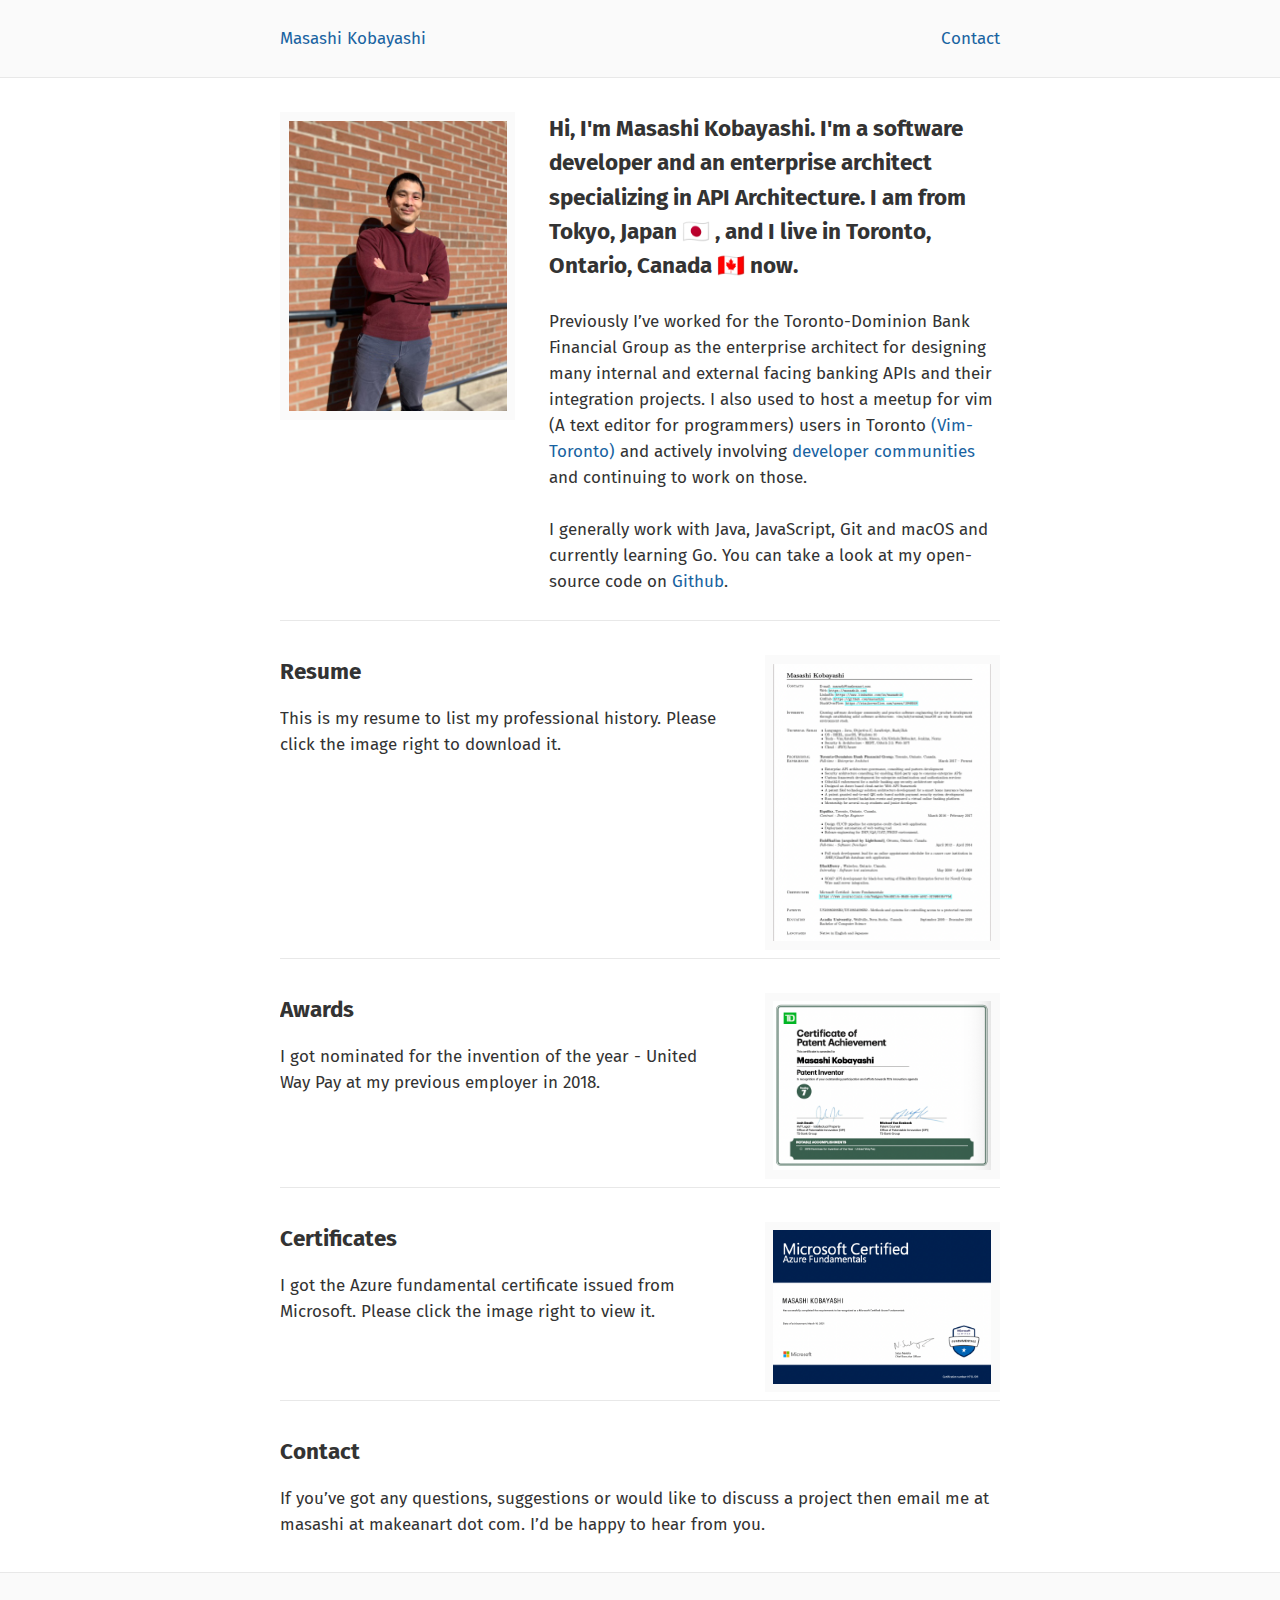
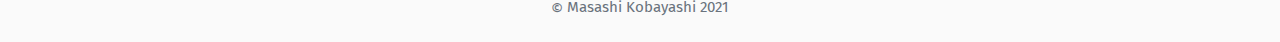
==== index.html @ e0c9e35f "correct resource path to new resume." ====
<!doctype html>
<html lang="en">

<head>
	<meta charset="utf-8">
	<meta http-equiv="X-UA-Compatible" content="IE=edge">
	<meta name="viewport" content="width=device-width, initial-scale=1">
	<meta name="author" content="Masashi Kobayashi">
	<meta name="copyright" content="Copyright Masashi Kobayashi 2021">
	<meta name="google-site-verification" content="cQSliJDuQ3qRlZyVLmjurqMe4x-Q_SxyvXtpQbWRbeY">
	<title>Home - Masashi Kobayashi</title>
	<link href="https://fonts.googleapis.com/css?family=Fira+Mono:400,500,700|Fira+Sans:400,400i,700,700i,800"
		rel="stylesheet">
	<link rel="stylesheet" href="/static/stylesheets/main.css">
	<link rel="canonical" href="https://masashik.com" />

</head>

<body>
	<header>
		<nav class="wrapper clearfix">
			<div class="breadcrumbs">
				<a href="/">Masashi Kobayashi</a>
			</div>
			<div class="pages">
				<a href="/#contact">Contact</a>
			</div>
		</nav>
	</header>
	<main class="wrapper clearfix">
		<div class="primary">
			<section class="splash clearfix">
				<img src="/static/images/masashi.jpeg" alt="Masashi Kobayashi">
				<article>
					<p><strong>Hi, I'm Masashi Kobayashi. I'm a software developer and an enterprise architect specializing in API
							Architecture. I am from Tokyo, Japan &#127471;&#127477; , and I live in Toronto, Ontario, Canada
							&#127464;&#127462; now.
						</strong></p>
					<p>Previously I’ve worked for the Toronto-Dominion Bank Financial Group as the enterprise architect for
						designing many internal and external facing banking APIs and their integration projects. I also used to host
						a meetup for vim (A
						text editor for programmers) users in Toronto
						<a href="https://github.com/masashik/vim-toronto">(Vim-Toronto)</a> and actively
						involving
						<a href='#standalone-sites' class='expandable'>developer communities</a> and continuing to work on those.
					</p>
					<div class='expandable' id='standalone-sites'>
						<ul>
							<li><a href="https://stackoverflow.com/users/1848559">StackOverFlow</a></li>
							<li><a href="https://www.linkedin.com/in/masashik">LinkedIn</a></li>
						</ul>
					</div>
					<p>I generally work with Java, JavaScript, Git and macOS and currently learning Go. You can take a look at my open-source code on <a href="https://github.com/masashik">Github</a>.
					</p>
				</article>
			</section>
			<section id="book" class="clearfix">
				<article>
					<h3>Resume</h3>
					<p>This is my resume to list my professional history. Please click the image right to download it.</p>
				</article>
				<a href="/static/resume/masashi_kobayashi.pdf"><img src="/static/images/resume.png" alt=""></a>
			</section>
			<section id="book" class="clearfix">
				<article>
					<h3>Awards</h3>
					<p>I got nominated for the invention of the year - United Way Pay at my previous employer in 2018. </p>
				</article>
				<img src="/static/images/2020-Patent-Achievement-Masashi.png" alt="">
			</section>
			<section id="book" class="clearfix">
				<article>
					<h3>Certificates</h3>
					<p>I got the Azure fundamental certificate issued from Microsoft. Please click the image right to view it.</p>
				</article>

				<a href="https://www.youracclaim.com/badges/bbcd8fc4-85d8-4e99-a00f-3f09803b77bd"><img
						src="/static/images/az-900-cert.png" alt=""></a>
			</section>
			<section id="contact">
				<article>
					<h3>Contact</h3>
					<p>If you’ve got any questions, suggestions or would like to discuss a project then email me at masashi at
						makeanart dot com. I’d be happy to hear from you.</p>
				</article>
			</section>
		</div>
		<script src="//ajax.googleapis.com/ajax/libs/jquery/1.8.3/jquery.min.js"></script>
		<script type="text/javascript">
			$(document).ready(function () {
				$('a.expandable').click(function (e) {
					e.preventDefault();
					source = $(this);
					target = $(this).attr('href');
					$(target).slideToggle('slow', function () {
						source.blur();
					});
				});
			});
		</script>

	</main>
	<footer>
		<div class="wrapper">
			<div><span class="copyright">&copy;</span> Masashi Kobayashi 2021</div>
		</div>
	</footer>
	<script type="text/javascript">
		var _gaq = _gaq || [];
		_gaq.push(['_setAccount', 'UA-23830196-1']);
		_gaq.push(['_trackPageview']);
		(function () {
			var ga = document.createElement('script'); ga.type = 'text/javascript'; ga.async = true;
			ga.src = ('https:' == document.location.protocol ? 'https://ssl' : 'http://www') + '.google-analytics.com/ga.js';
			var s = document.getElementsByTagName('script')[0]; s.parentNode.insertBefore(ga, s);
		})();
	</script>
</body>

</html>
---- static/stylesheets/main.css ----
* {
    margin: 0;
    padding: 0;
    box-sizing: border-box;
    -moz-box-sizing: border-box;
    -webkit-box-sizing: border-box;
}

html {
    height: 100%;
    overflow-y: scroll;
    font-family: "Fira Sans", sans-serif;
    font-size: 17px;
    color: #333333;
    line-height: 1.53;
}

a {
    color: #1863A1;
    text-decoration: none;
}

a:hover {
    text-decoration: underline;
}

/* ===================================================== */

.wrapper {
    margin: 0 auto;
    max-width: 720px;
}

.clearfix:after {
    content: "";
    display: table;
    clear: both;
}

main {
    padding: 2em 0;
    min-height: calc(100vh - 77px - 77px); /*Sticky footer*/
    overflow-x: hidden;
}

/*.primary {
  width: 100%;
  max-width: 720px;
  display: inline-block;
  float: left;
}

.sidebar {
  display: inline-block;
  float: left;
  width: 320px;
  margin-left: 90px;
}*/

.half {
    display: inline-block;
    float: left;
    width: 50%;
}

/* ===================================================== */

header {
    padding: 1.5em 0;
    border-bottom: solid 1px #E8E8E8;
    background: #FAFAFA;

    /*font-size: 0.889em;*/
}

.breadcrumbs {
    color: #6A737D;
}

.breadcrumbs .separator {
    display: inline-block;
    margin: 0 0.125em;
}

.breadcrumbs, .pages {
    display: inline-block;
    float: left;
}

.breadcrumbs {
    width: 30%;
}

.pages {
    width: 70%;
    text-align: right;
}

.pages a {
    margin-left: 1.5em;
}

/* ===================================================== */

footer {
    padding: 1.5em 0;
    border-top: solid 1px #E8E8E8;
    background: #FAFAFA;
    font-size: 0.889em;
    color: #6A737D;
    text-align: center;
}

footer span.copyright {
    display: inline-block;
    position: relative;
    top: 0.1em;
}

/* ===================================================== */

article > img, article a img {
    max-width: 100%;
    border: solid 1px #E8E8E8;
}

article > p > img {
    max-width: 100%;
    border: solid 1px #E8E8E8;
}

article p, article ul, article ol, article figure, article table {
    margin-bottom: 1.5em;
}

article h1 {
    font-size: 2.7em;
    font-weight: 800;
    padding: 0 0 calc(1em / 2.5) 0;
}

article h2 {
    font-size: 1.5em;
    margin-top: calc(1em / 1.5 * 2);
    margin-bottom: calc(1em / 1.5);
}

article h3 {
    font-size: 1.32em;
    margin-top: calc(1em / 1.32 * 2);
    margin-bottom: calc(1em / 1.32);

    /*color: #6A737D;*/
}

article .metadata {
    border-top: solid 1px #E8E8E8;
    border-bottom: solid 1px #E8E8E8;

    /*font-size: 0.889em;*/
    color: #6A737D;
    margin-bottom: calc(1.5em / 0.889);
    padding: 0.75em 0;
}

article .label {
    display: inline-block;
    width: 120px;
}

article .dates {
    display: block;
}

article .tags {
    margin-top: 0.5em;
    display: block;
}

article .tags a {
    background: #F8F8F8;

    /*color: #D88200;*/
    border-radius: 2px;
    padding: 2px 7px;
    margin-left: 7px;
    margin-right: 7px;
}

article .share {
    margin-top: 0.5em;
    display: block;
}

article .share-button {
    display: inline-block;
    background-color: blue;
    font-size: 15px;
    padding: 5px 8px;
    color: white !important;
    border-radius: 3px;
    margin-right: 5px;
}

article .share-button:first-child {
    margin-left: 28px;
}

article .share-button-facebook {
    background-color: #3b5998;
}

article .share-button-twitter {
    background-color: #00aced;
}

article .share-button-googleplus {
    background-color: #dd4b39;
}

article .share-button-linkedin {
    background-color: #007bb6;
}

article dfn {
    font-weight: bold;
    font-style: normal;
}

article ol, article ul {
    padding-left: 1em;
}

article ol li, article ul li {
    padding-left: 0.5em;
}

article li + li {
    margin-top: 0.25em;
}

article ul ul {
    margin-top: 0.5em;
}

article ol.toc {
    padding-left: 0;
    list-style-position: inside;
}

ol.toc li {
    position: relative;
    padding-left: 0;
}

ol.toc > li a {
    position: absolute;
    left: 30px;
}

article ol.toc ul {
    margin-bottom: 0.25em;
}

article ol.toc ul li {
    margin-left: 0.75em;
    margin-top: 0.25em;
}

article blockquote {
    font-style: italic;
    border-left: solid 9px #E8E8E8;
    padding-left: 1em;
    color: #6A737D;
    margin-bottom: 1.5em;
    margin-top: 1.5em;
}

article small {
    font-size: 0.889em;
    color: #6A737D;
}

article .footer {
    /*  color: #6A737D;
      font-size: 0.889em;*/
    padding: 1.5em 0 0;
    border-top: solid 1px #E8E8E8;
    margin-top: 1.5em;
}

article .footer p:last-child {
    margin-bottom: 0;
}

article .footer .mit {
    border-bottom: solid 1px #E8E8E8;
}

article .footer .mit img {
    vertical-align: middle;
    position: relative;
    top: -1px;
    margin-right: 0.8em;
}

article .chart {
    background: #555;
    text-align: center;
    padding: 24px;
}

article aside.note {
    background-color: #f2f8fb;
    border-color:    #007BB6;
}
article aside {
    border-left-style: solid;
    border-left-width: 6px;
}
article aside {
    padding: 1em;
    border-left-style: solid;
    border-left-width: 6px;
}
article aside {
    margin: 20px 0;
}

/* ===================================================== */

.lets-go {
    background: #FAFAFA;
    border: solid 1px #E8E8E8;
    border-radius: 2px;
    padding: 1em;
    color: #6A737D;

    /*margin-top: -2em;*/
    margin-bottom: 2em;
}

.lets-go h3 {
    color: #333333;
}

.lets-go div {
    width: calc(100% - 160px - 2em);
    float: left;
}

.lets-go img {
    width: 160px;
    float: right;
    margin-left: 2em;
}

.lets-go p {
    margin-top: 1em;
}

/*.lets-go .button {
    display: block;
    padding: 13.5px 36px;
    border-radius: 3px;
    font-weight: 600;
    background-color: #2ECC71;
    color: #fff;
    text-shadow: 0px -1px #25a25a;
    border-bottom: 3px solid #25a25a;
    margin-top: 0.5em;
    text-align: center;
    font-size: 1.075em;
}

.lets-go .button:hover, .lets-go .button:focus {
    cursor: pointer;
    background-color: #25a25a;
    border-bottom: 3px solid #1b7943;
    text-shadow: 0px -1px #1b7943;
    text-decoration: none;
}*/

/* ===================================================== */

code, figcaption, pre, samp, var, td, th, .tags a {
    font-family: "Fira Mono", monospace;
    font-size: 15px;
    overflow-y: auto;
}

a code {
    color: #1863A1 !important;
}

p code, li code, aside code {
    color: rgb(216, 130, 0);
    padding: 0.1em;
    white-space: nowrap;
    font-weight: 500;
}

article figure code {
    background-color: #FAFAFA;
    border: solid 1px #E8E8E8;
    display: block;
    border-radius: 2px;
}

article figure.shell code {
    background-color: #300A24;
    display: block;
    border-radius: 2px;
}

article figure.shell code pre {
    color: #FFFFFF;
}

code pre {
    padding: 1em;
    color: #333333;
    -moz-tab-size: 4;
    tab-size: 4;
}

article figcaption {
    background-color: #FAFAFA;
    border: solid 1px #E8E8E8;
    display: block;
    padding: 1em;
    border-bottom: none;
    border-top-left-radius: 2px;
    border-top-right-radius: 2px;
}

/* ===================================================== */

article table {
    width: 100%;
    background-color: #FAFAFA;
    border: solid 1px #E8E8E8;
    border-collapse: collapse;
}

td, th {
    padding: 7px 12px;
    border: solid 1px #E8E8E8;
    text-align: left;
}

td code {
    white-space: nowrap;
}

/* ===================================================== */

.listing {
    width: 100%;
    max-width: 720px;
}

.listing h1 {
    font-size: 2.7em;
    margin-bottom: calc(1em / 1.5);
}

.listing h1 span {
    color: #6A737D;
}

.listing ol {
    list-style-type: none;
}

.listing li {
    display: block;
    width: 100%;
    margin-bottom: 0.5em;
}

.listing time {
    float: right;
    color: #6A737D;
}

/* ===================================================== */

.splash img {
    /*border-radius: 50%;*/
    float: left;
    margin-right: 2em;
    background-color: #fafafa;
    padding: 0.5em;
    width: calc((35%) - 1em);
}

.splash strong {
    font-size: 1.5em;
    font-size: 1.32em;

    /*font-size: 24px;*/
    /*padding-left: calc(120px + 1.5em);*/
    /*padding-top: 6px;*/
    /*padding-bottom: 6px;*/
}

.splash article {
    float: right;
    width: calc(65% - 1em);
}

section {
    /*background: red;*/
    border-bottom: solid 1px #E8E8E8;
}

/* ===================================================== */

section#book article {
    float: left;
    width: calc(65% - 1em);
}

section#book img {
    margin-left: 2em;
    background-color: #fafafa;
    padding: 0.5em;
    width: calc((35%) - 1em);
    width: calc(35% - 1em);
    margin-top: 34px;
}

section#contact {
    border-bottom: 0;
}

section#contact p:last-child {
    margin-bottom: 0;
}

/* ===================================================== */

.contact {
    text-align: center;
    padding-top: 1.5em;
}

.contact img {
    margin-right: 1em;
    margin-bottom: 1em;
}

.recent {
    border-top: solid 1px #E8E8E8;
}

.recent ol {
    list-style-type: none;
    margin-left: -1em;
}

.recent li {
    margin-bottom: 0.5em;
}

.recent li:before {
    content: "\203A";
    margin: 0 8px 0 -10px;
}

.recent h3 {
    font-size: 1em;
}

/* ===================================================== */

.hljs {
    display: block;
    overflow-x: auto;
}

.hljs-comment {
    color: #969896;
}

.hljs-string,
.hljs-variable,
.hljs-template-variable,
.hljs-strong,
.hljs-emphasis,
.hljs-quote {
    color: #D88200;
}

samp .hljs-variable {
    color: #969896;
}

.hljs-keyword,
.hljs-selector-tag,
.hljs-type {
    color: #A71D5D;
}

.hljs-literal,
.hljs-symbol,
.hljs-bullet,
.hljs-attribute {
    color: #0086B3;
}

.hljs-section,
.hljs-name {
    color: #63A35C;
}

.hljs-tag {
    color: #333333;
}

.hljs-title,
.hljs-attr,
.hljs-selector-id,
.hljs-selector-class,
.hljs-selector-attr,
.hljs-selector-pseudo {
    color: #795DA3;
}

.hljs-addition {
    color: #55A532;
    background-color: #EAFFEA;
}

.hljs-deletion {
    color: #BD2C00;
    background-color: #FFECEC;
}

.hljs-link {
    text-decoration: underline;
}

.shell samp {
    color: #969896;
}

.shell .hljs-keyword {
    color: #fff;
}

#standalone-sites {
    display: none;
}

var {
    color: red;
    font-style: italic;
}

/* ===================================================== */

@media only screen and (max-width: 1180px) {
    .primary, .sidebar {
        display: block;
        float: none;
    }

    .sidebar {
        width: 100%;
        margin-left: 0;
    }

    .breadcrumbs {
        width: 40%;
    }

    .pages {
        width: 60%;
    }

    .crumbs {
        display: none;
    }
}

@media only screen and (max-width: 790px) {
    body {
        font-size: 16px;
    }

    .primary, .sidebar {
        width: 100%;
    }

    .wrapper {
        padding-left: 2em;
        padding-right: 2em;
    }

    .listing time {
        display: block;
        float: none;
        margin-bottom: 1em;
    }

    main {
        min-height: calc(100vh - 65px - 65px); /*Sticky footer*/
    }

    p code, li code {
        white-space: normal;
    }

    article ol li {
        margin-bottom: 8px;
    }
}

/*@media only screen and (max-width: 730px) {
    .splash {
      height: auto;
      text-align: center;
    }
    .splash img {
      display: block;
      float: none;
      margin-left: auto;
      margin-right: auto;
      margin-bottom: 27px;
    }
    .splash p {
      padding: 0;
    }
}*/

@media only screen and (max-width: 540px) {
    article h1, .listing h1 {
        font-size: 2em;
    }

    main {
        padding: 2em 0;
    }

    .wrapper {
        padding-left: 1.5em;
        padding-right: 1.5em;
    }

    .no-mobile {
        display: none;
    }

    .lets-go div {
        width: 100%;
        text-align: center;
    }

    .breadcrumbs {
        width: 100%;
        text-align: center;
        margin-bottom: 1em;
    }

    .pages {
        text-align: center;
        width: 100%;
    }

    .pages a {
        margin-left: 0.75em;
        margin-right: 0.75em;
    }

    .splash img {
        display: block;
        float: none;
        margin-right: 0;
        background-color: #fafafa;
        padding: 2em;
        width: 100%;
        max-width: 300px;
        margin-left: auto;
        margin-right: auto;
        margin-bottom: 1.5em;
    }

    .splash article, section#book article {
        float: none;
        width: 100%;
    }

    section#book img {
        float: none;
        margin-left: 0;
        background-color: #fafafa;
        padding: 2em;
        width: 100%;
        margin-top: 0;
        margin-bottom: 1.5em;
        max-width: 300px;
        display: block;
        margin-left: auto;
        margin-right: auto;
    }

    section#book embed {
        float: none;
        margin-left: 0;
        background-color: #fafafa;
        padding: 2em;
        width: 100%;
        margin-top: 0;
        margin-bottom: 1.5em;
        max-width: 300px;
        display: block;
        margin-left: auto;
        margin-right: auto;
    }

    ol.toc > li a {
        position: static;
    }
}

.bash .hljs-string, .bash .hljs-literal {
    color: #fff;
}
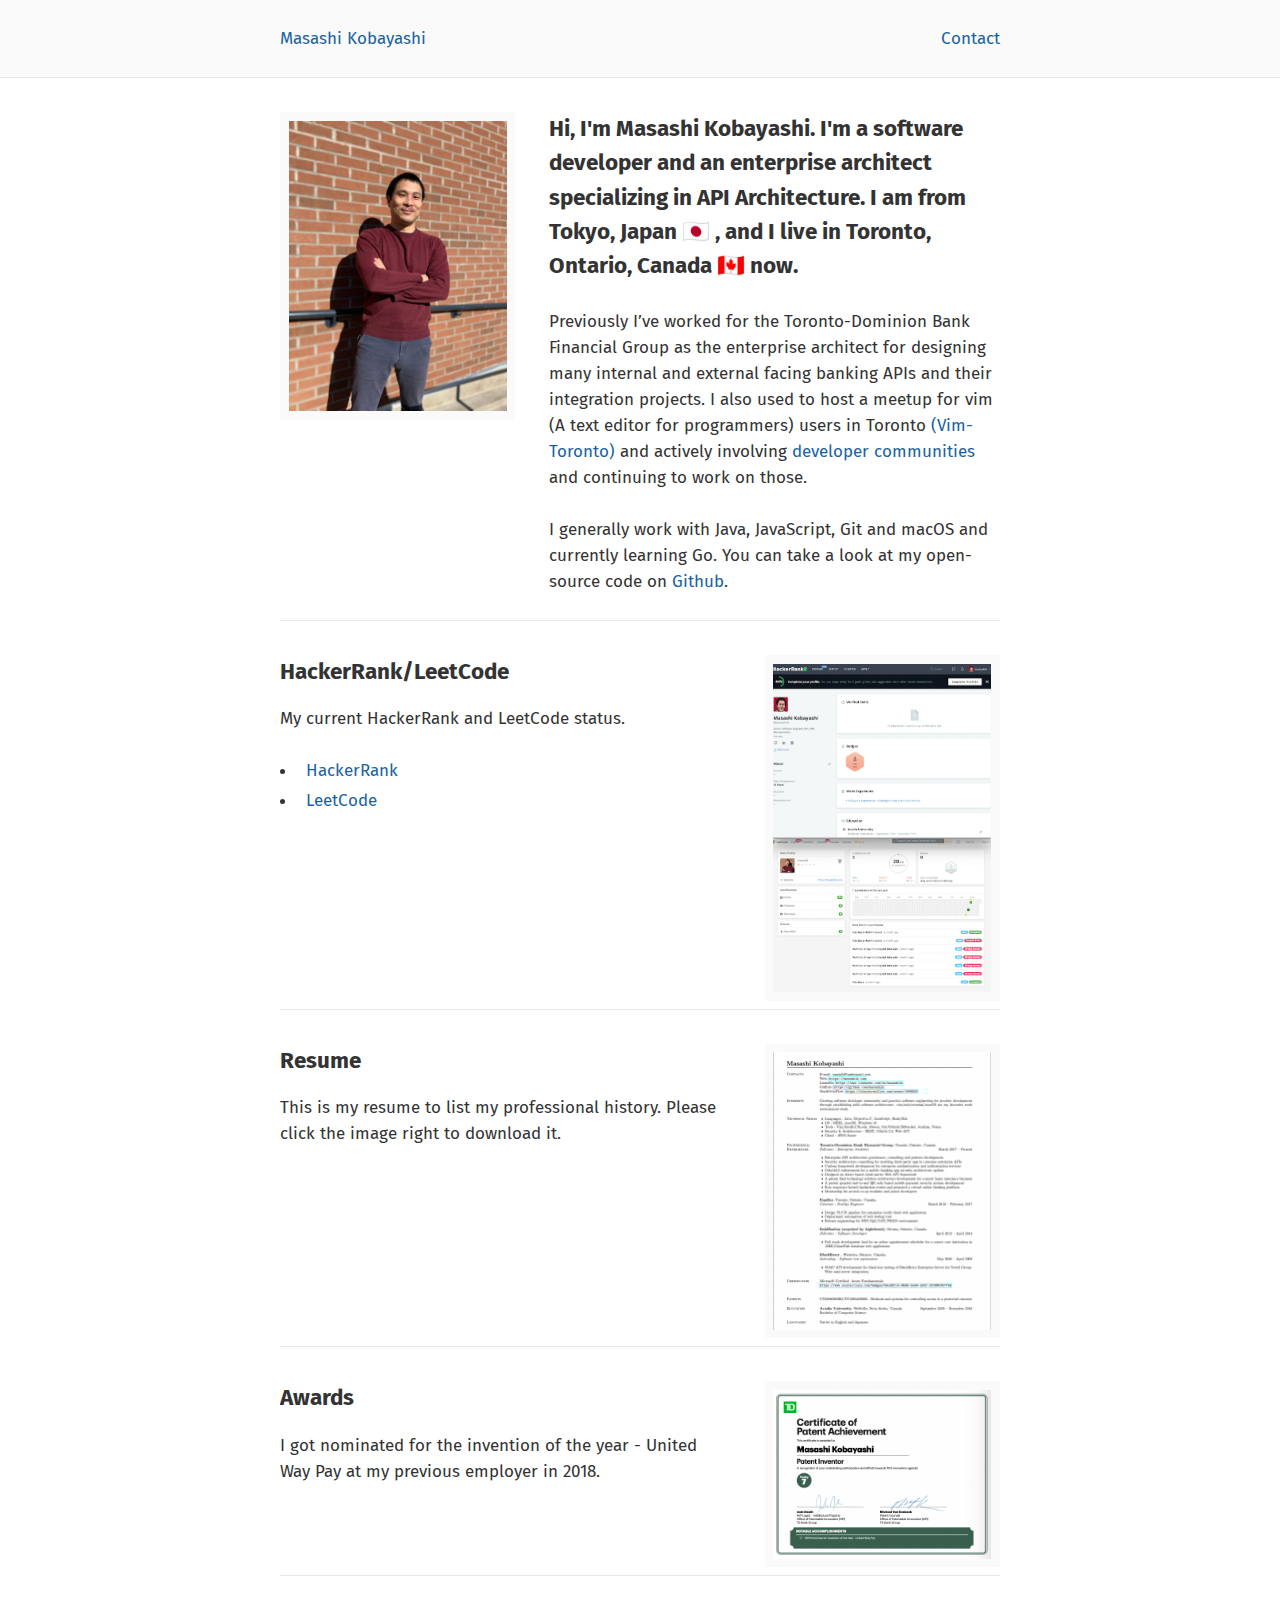
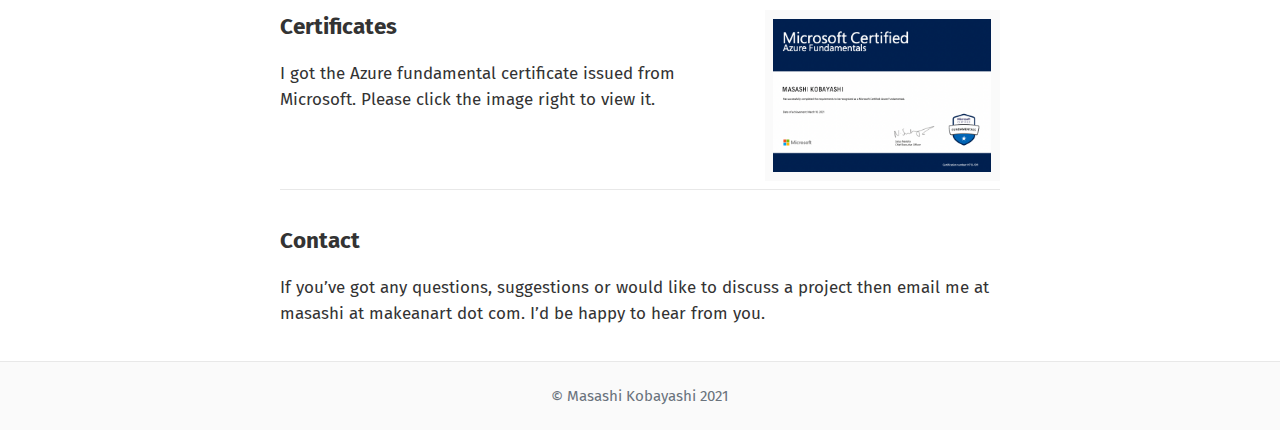
==== commit 31f148ce: "updated front-page profile with links to HackerRank and LeetCode." ====
--- a/index.html
+++ b/index.html
@@ -53,6 +53,17 @@
 					<p>I generally work with Java, JavaScript, Git and macOS and currently learning Go. You can take a look at my open-source code on <a href="https://github.com/masashik">Github</a>.
 					</p>
 				</article>
+			</section>
+			<section id="book" class="clearfix">
+				<article>
+					<h3>HackerRank/LeetCode</h3>
+					<p>My current HackerRank and LeetCode status.</p>
+						<ul>
+							<li><a href="https://www.hackerrank.com/masashik">HackerRank</a></li>
+							<li><a href="https://leetcode.com/masashik/">LeetCode</a></li>
+						</ul>
+				</article>
+				<a href="https://www.hackerrank.com/masashik"><img src="/static/images/codeChallenge.png" alt=""></a>
 			</section>
 			<section id="book" class="clearfix">
 				<article>
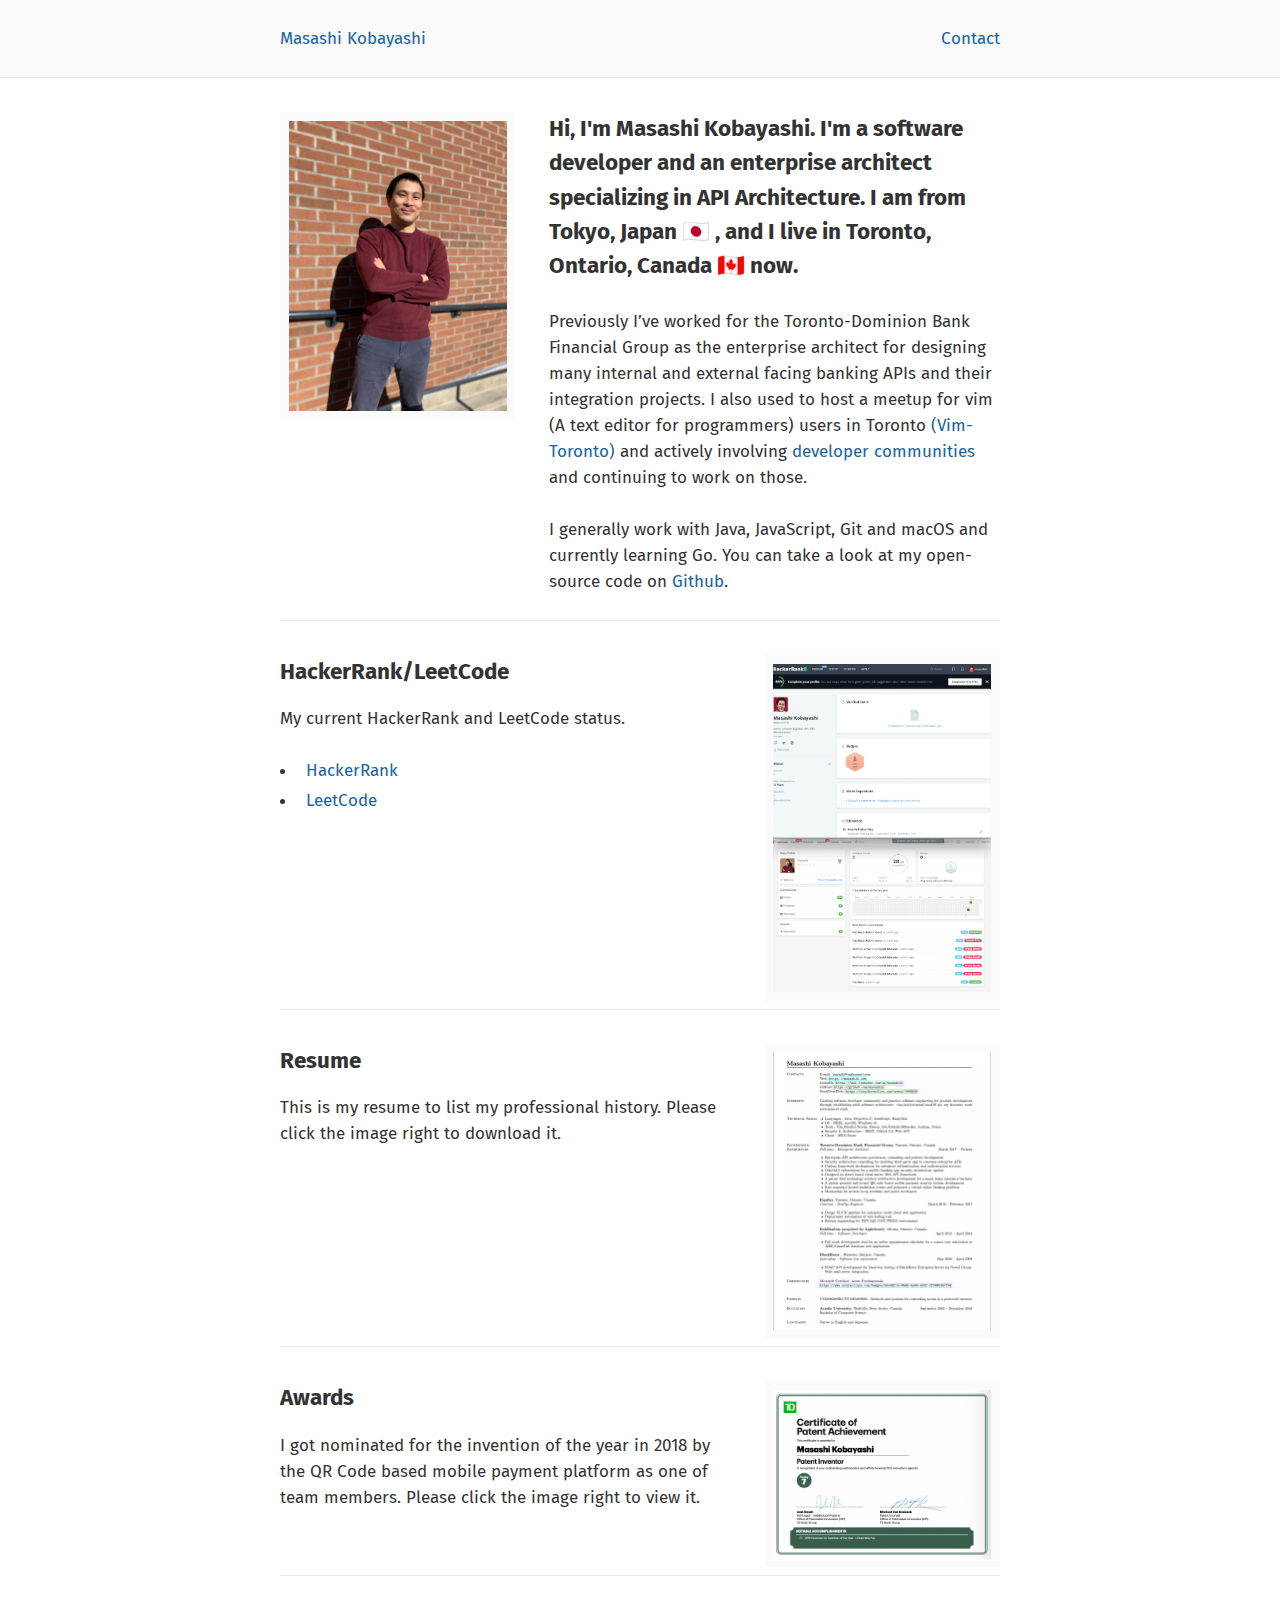
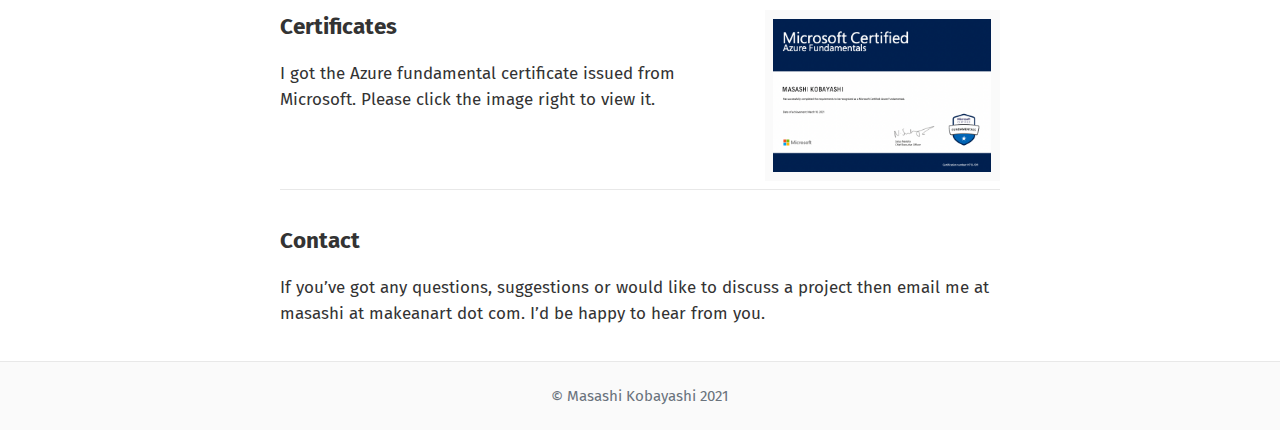
==== commit fe856d99: "updated Awards section with more texts and a link to the actual award certificate paper." ====
--- a/index.html
+++ b/index.html
@@ -75,9 +75,9 @@
 			<section id="book" class="clearfix">
 				<article>
 					<h3>Awards</h3>
-					<p>I got nominated for the invention of the year - United Way Pay at my previous employer in 2018. </p>
+					<p>I got nominated for the invention of the year in 2018 by the QR Code based mobile payment platform as one of team members. Please click the image right to view it.</p>
 				</article>
-				<img src="/static/images/2020-Patent-Achievement-Masashi.png" alt="">
+				<a href="/static/images/2020-Patent-Achievement-Masashi.pdf"><img src="/static/images/2020-Patent-Achievement-Masashi.png" alt=""></a>
 			</section>
 			<section id="book" class="clearfix">
 				<article>
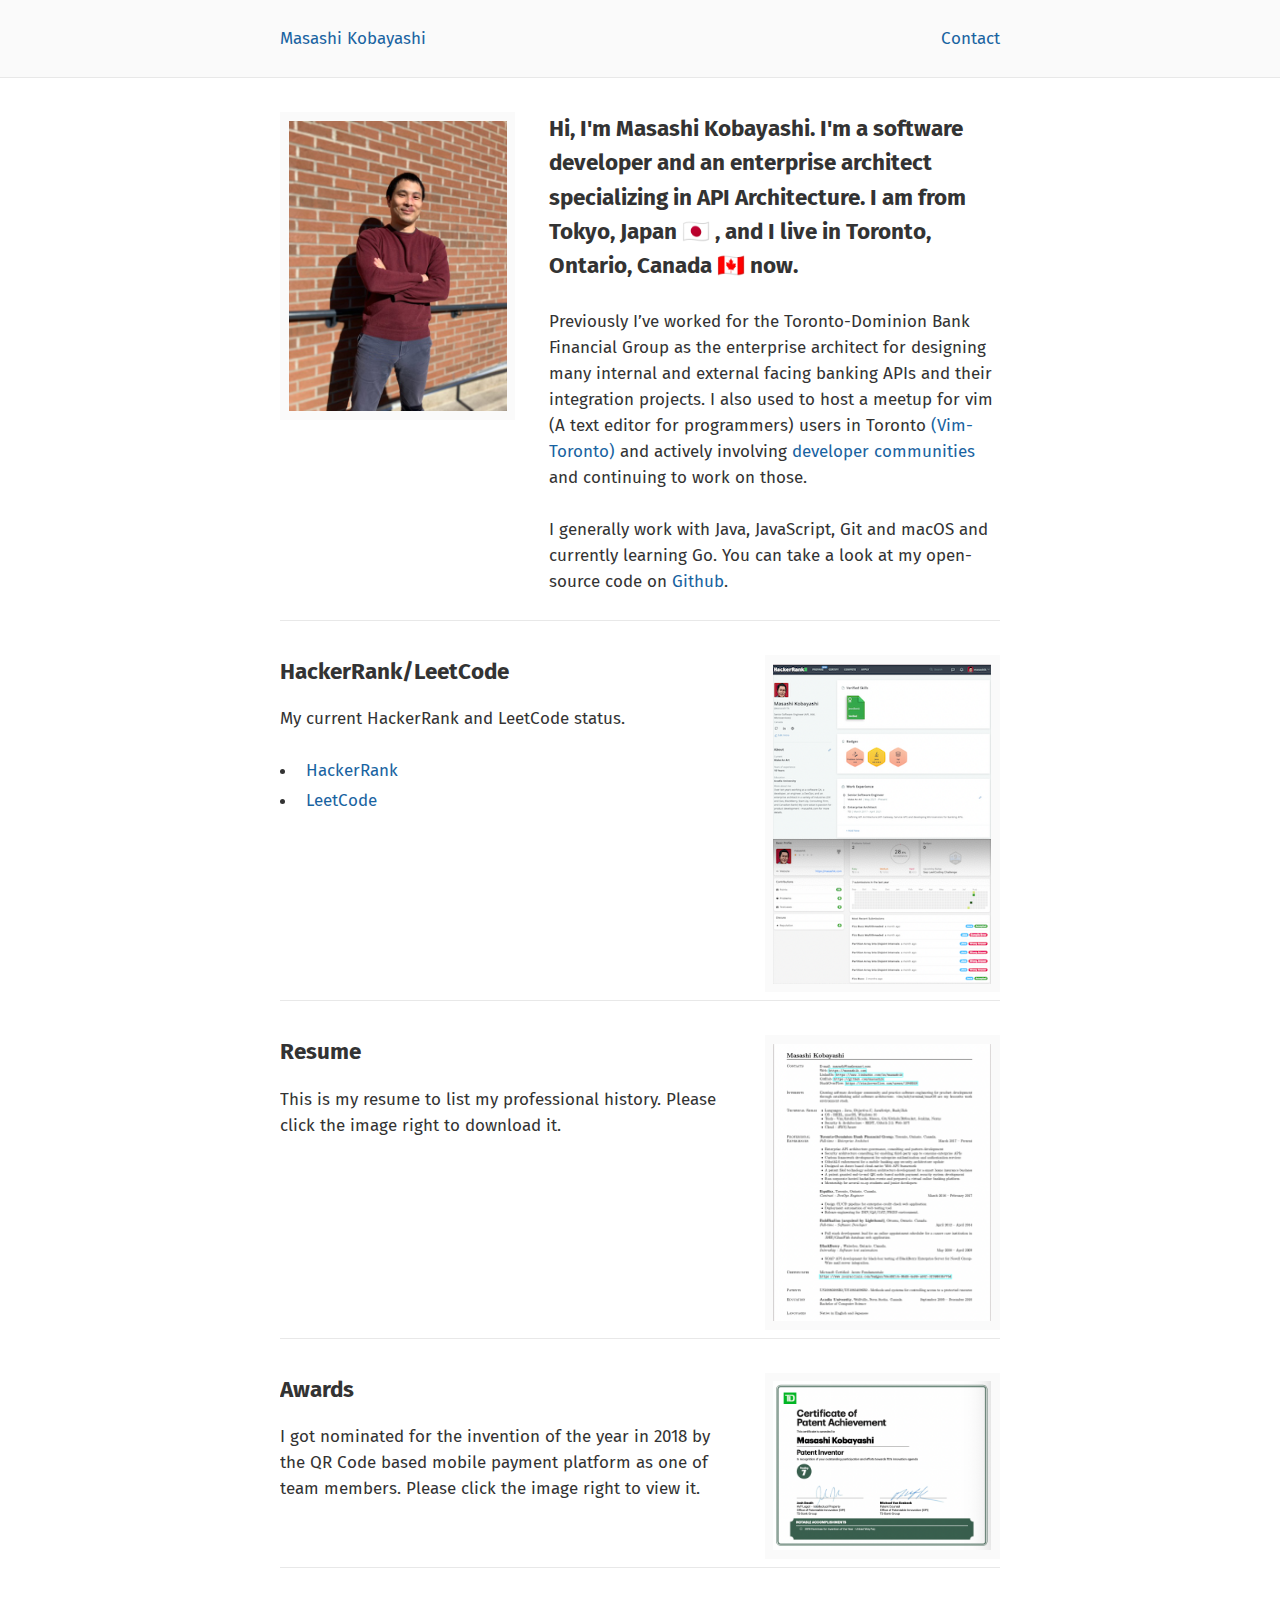
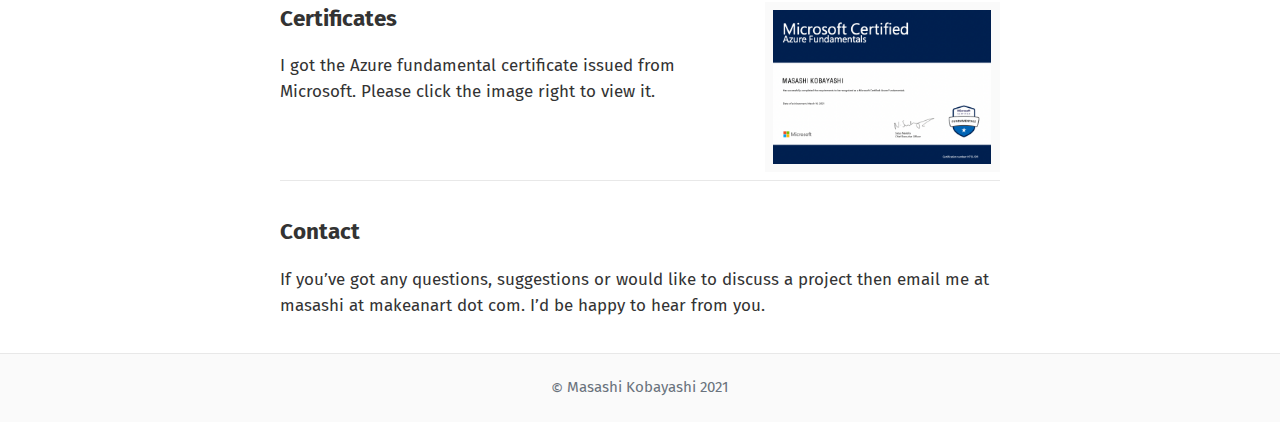
==== commit e356ce01: "removed unnecessary profile pictures, added an updated resume, and renamed old resumes." ====
--- a/index.html
+++ b/index.html
@@ -70,7 +70,7 @@
 					<h3>Resume</h3>
 					<p>This is my resume to list my professional history. Please click the image right to download it.</p>
 				</article>
-				<a href="/static/resume/masashi_kobayashi.pdf"><img src="/static/images/resume.png" alt=""></a>
+				<a href="/static/resume/resume_mkobayashi_ver1.2.pdf"><img src="/static/images/resume.png" alt=""></a>
 			</section>
 			<section id="book" class="clearfix">
 				<article>
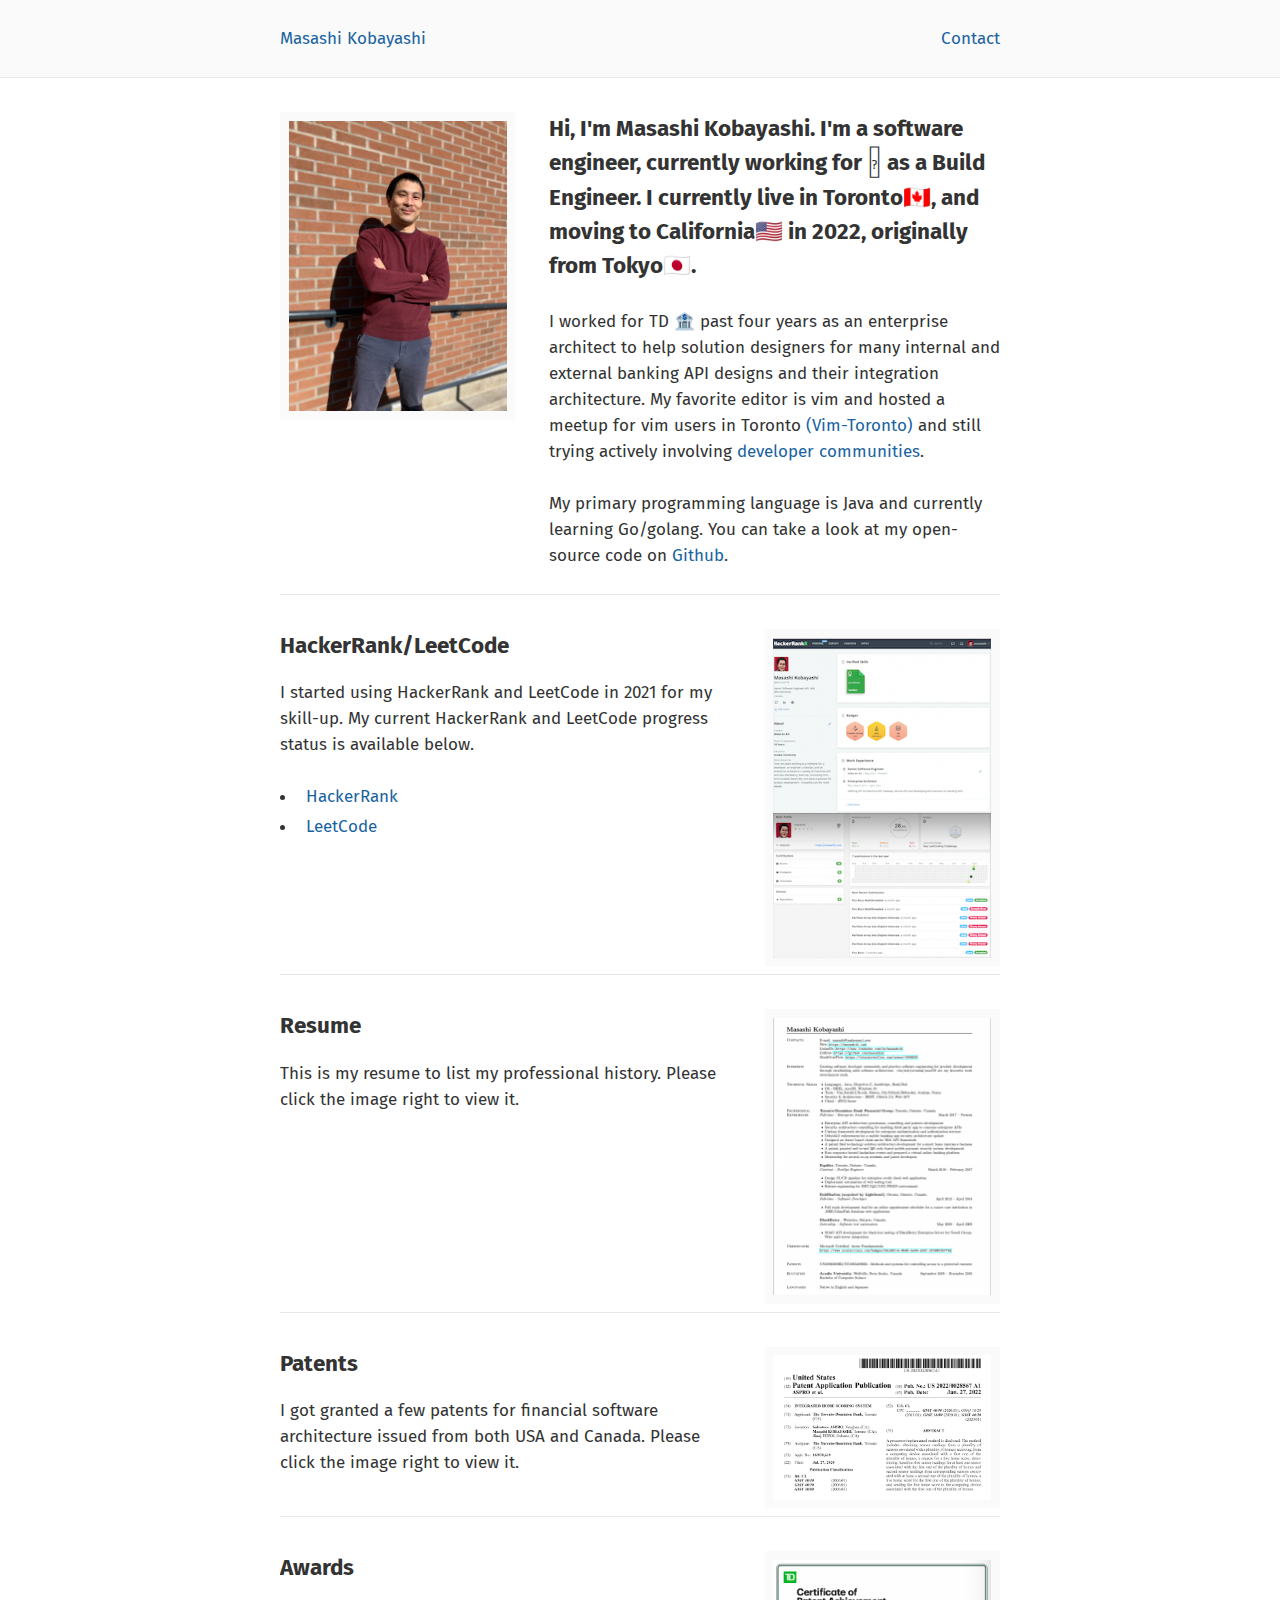
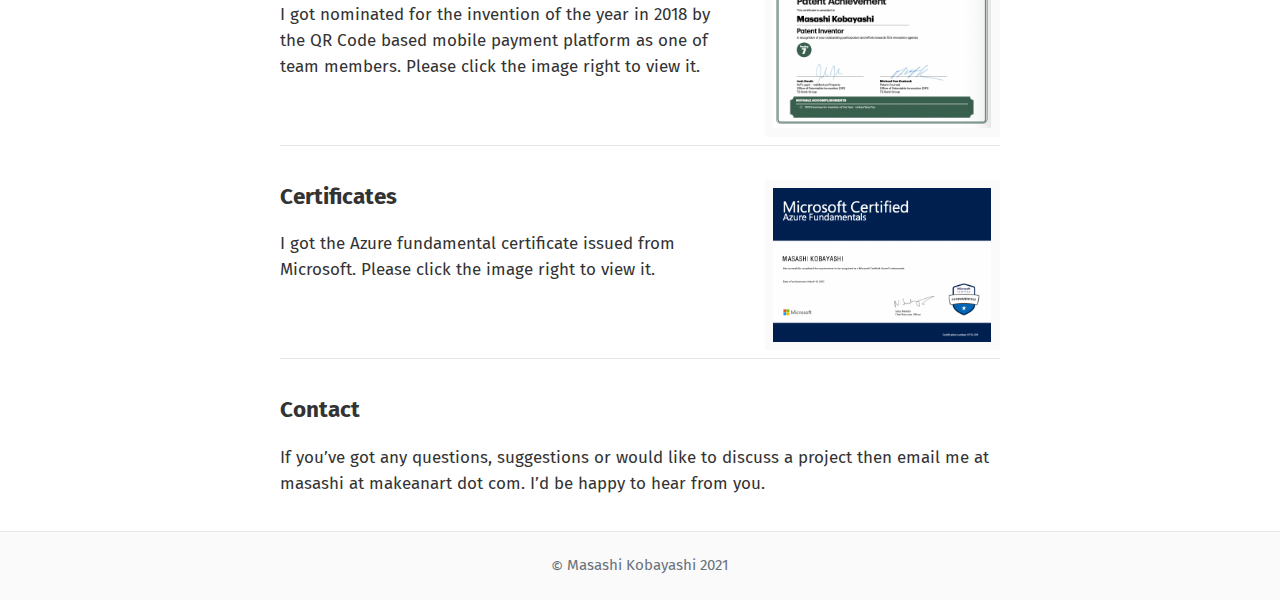
==== commit fb488555: "Updated profile section of an index page. Added a patent section for the index page." ====
--- a/index.html
+++ b/index.html
@@ -2,130 +2,137 @@
 <html lang="en">
 
 <head>
-	<meta charset="utf-8">
-	<meta http-equiv="X-UA-Compatible" content="IE=edge">
-	<meta name="viewport" content="width=device-width, initial-scale=1">
-	<meta name="author" content="Masashi Kobayashi">
-	<meta name="copyright" content="Copyright Masashi Kobayashi 2021">
-	<meta name="google-site-verification" content="cQSliJDuQ3qRlZyVLmjurqMe4x-Q_SxyvXtpQbWRbeY">
-	<title>Home - Masashi Kobayashi</title>
-	<link href="https://fonts.googleapis.com/css?family=Fira+Mono:400,500,700|Fira+Sans:400,400i,700,700i,800"
-		rel="stylesheet">
-	<link rel="stylesheet" href="/static/stylesheets/main.css">
-	<link rel="canonical" href="https://masashik.com" />
+  <meta charset="utf-8">
+  <meta http-equiv="X-UA-Compatible" content="IE=edge">
+  <meta name="viewport" content="width=device-width, initial-scale=1">
+  <meta name="author" content="Masashi Kobayashi">
+  <meta name="copyright" content="Copyright Masashi Kobayashi 2021">
+  <meta name="google-site-verification" content="cQSliJDuQ3qRlZyVLmjurqMe4x-Q_SxyvXtpQbWRbeY">
+  <title>Home - Masashi Kobayashi</title>
+  <link href="https://fonts.googleapis.com/css?family=Fira+Mono:400,500,700|Fira+Sans:400,400i,700,700i,800"
+    rel="stylesheet">
+  <link rel="stylesheet" href="/static/stylesheets/main.css">
+  <link rel="canonical" href="https://masashik.com" />
 
 </head>
 
 <body>
-	<header>
-		<nav class="wrapper clearfix">
-			<div class="breadcrumbs">
-				<a href="/">Masashi Kobayashi</a>
-			</div>
-			<div class="pages">
-				<a href="/#contact">Contact</a>
-			</div>
-		</nav>
-	</header>
-	<main class="wrapper clearfix">
-		<div class="primary">
-			<section class="splash clearfix">
-				<img src="/static/images/masashi.jpeg" alt="Masashi Kobayashi">
-				<article>
-					<p><strong>Hi, I'm Masashi Kobayashi. I'm a software developer and an enterprise architect specializing in API
-							Architecture. I am from Tokyo, Japan &#127471;&#127477; , and I live in Toronto, Ontario, Canada
-							&#127464;&#127462; now.
-						</strong></p>
-					<p>Previously I’ve worked for the Toronto-Dominion Bank Financial Group as the enterprise architect for
-						designing many internal and external facing banking APIs and their integration projects. I also used to host
-						a meetup for vim (A
-						text editor for programmers) users in Toronto
-						<a href="https://github.com/masashik/vim-toronto">(Vim-Toronto)</a> and actively
-						involving
-						<a href='#standalone-sites' class='expandable'>developer communities</a> and continuing to work on those.
-					</p>
-					<div class='expandable' id='standalone-sites'>
-						<ul>
-							<li><a href="https://stackoverflow.com/users/1848559">StackOverFlow</a></li>
-							<li><a href="https://www.linkedin.com/in/masashik">LinkedIn</a></li>
-						</ul>
-					</div>
-					<p>I generally work with Java, JavaScript, Git and macOS and currently learning Go. You can take a look at my open-source code on <a href="https://github.com/masashik">Github</a>.
-					</p>
-				</article>
-			</section>
-			<section id="book" class="clearfix">
-				<article>
-					<h3>HackerRank/LeetCode</h3>
-					<p>My current HackerRank and LeetCode status.</p>
-						<ul>
-							<li><a href="https://www.hackerrank.com/masashik">HackerRank</a></li>
-							<li><a href="https://leetcode.com/masashik/">LeetCode</a></li>
-						</ul>
-				</article>
-				<a href="https://www.hackerrank.com/masashik"><img src="/static/images/codeChallenge.png" alt=""></a>
-			</section>
-			<section id="book" class="clearfix">
-				<article>
-					<h3>Resume</h3>
-					<p>This is my resume to list my professional history. Please click the image right to download it.</p>
-				</article>
-				<a href="/static/resume/resume_mkobayashi_ver1.2.pdf"><img src="/static/images/resume.png" alt=""></a>
-			</section>
-			<section id="book" class="clearfix">
-				<article>
-					<h3>Awards</h3>
-					<p>I got nominated for the invention of the year in 2018 by the QR Code based mobile payment platform as one of team members. Please click the image right to view it.</p>
-				</article>
-				<a href="/static/images/2020-Patent-Achievement-Masashi.pdf"><img src="/static/images/2020-Patent-Achievement-Masashi.png" alt=""></a>
-			</section>
-			<section id="book" class="clearfix">
-				<article>
-					<h3>Certificates</h3>
-					<p>I got the Azure fundamental certificate issued from Microsoft. Please click the image right to view it.</p>
-				</article>
+  <header>
+    <nav class="wrapper clearfix">
+      <div class="breadcrumbs">
+        <a href="/">Masashi Kobayashi</a>
+      </div>
+      <div class="pages">
+        <a href="/#contact">Contact</a>
+      </div>
+    </nav>
+  </header>
+  <main class="wrapper clearfix">
+    <div class="primary">
+      <section class="splash clearfix">
+        <img src="/static/images/masashi.jpeg" alt="Masashi Kobayashi">
+        <article>
+          <p><strong>Hi, I'm Masashi Kobayashi. I'm a software engineer, currently working for &#63743; as a Build Engineer.
+                     I currently live in Toronto&#127464;&#127462;, and moving to California&#127482;&#127480; in 2022,
+                     originally from Tokyo&#127471;&#127477;.
+            </strong></p>
+          <p>I worked for TD &#127974; past four years as an enterprise architect to help solution designers for many internal and external
+             banking API designs and their integration architecture. My favorite editor is vim and hosted a meetup
+             for vim users in Toronto <a href="https://github.com/masashik/vim-toronto">(Vim-Toronto)</a> and still trying actively
+            involving <a href='#standalone-sites' class='expandable'>developer communities</a>.
+          </p>
+          <div class='expandable' id='standalone-sites'>
+            <ul>
+              <li><a href="https://stackoverflow.com/users/1848559">StackOverFlow</a></li>
+              <li><a href="https://www.linkedin.com/in/masashik">LinkedIn</a></li>
+            </ul>
+          </div>
+          <p>My primary programming language is Java and currently learning Go/golang.
+             You can take a look at my open-source code on <a href="https://github.com/masashik">Github</a>.
+          </p>
+        </article>
+      </section>
+      <section id="book" class="clearfix">
+        <article>
+          <h3>HackerRank/LeetCode</h3>
+          <p>I started using HackerRank and LeetCode in 2021 for my skill-up.
+             My current HackerRank and LeetCode progress status is available below.</p>
+            <ul>
+              <li><a href="https://www.hackerrank.com/masashik">HackerRank</a></li>
+              <li><a href="https://leetcode.com/masashik/">LeetCode</a></li>
+            </ul>
+        </article>
+        <a href="https://www.hackerrank.com/masashik"><img src="/static/images/codeChallenge.png" alt=""></a>
+      </section>
+      <section id="book" class="clearfix">
+        <article>
+          <h3>Resume</h3>
+          <p>This is my resume to list my professional history. Please click the image right to view it.</p>
+        </article>
+        <a href="/static/resume/Masashi_Kobayashi_resume_2021.pdf"><img src="/static/images/resume.png" alt=""></a>
+      </section>
+      <section id="book" class="clearfix">
+        <article>
+          <h3>Patents</h3>
+          <p>I got granted a few patents for financial software architecture issued from both USA and Canada.
+             Please click the image right to view it.</p>
+        </article>
+        <a href="/static/images/US20220028567A1.pdf"><img src="/static/images/patent1.png" alt=""></a>
+      </section>
+      <section id="book" class="clearfix">
+        <article>
+          <h3>Awards</h3>
+          <p>I got nominated for the invention of the year in 2018 by the QR Code based mobile payment platform as one of team members. Please click the image right to view it.</p>
+        </article>
+        <a href="/static/images/2020-Patent-Achievement-Masashi.pdf"><img src="/static/images/2020-Patent-Achievement-Masashi.png" alt=""></a>
+      </section>
+      <section id="book" class="clearfix">
+        <article>
+          <h3>Certificates</h3>
+          <p>I got the Azure fundamental certificate issued from Microsoft. Please click the image right to view it.</p>
+        </article>
 
-				<a href="https://www.youracclaim.com/badges/bbcd8fc4-85d8-4e99-a00f-3f09803b77bd"><img
-						src="/static/images/az-900-cert.png" alt=""></a>
-			</section>
-			<section id="contact">
-				<article>
-					<h3>Contact</h3>
-					<p>If you’ve got any questions, suggestions or would like to discuss a project then email me at masashi at
-						makeanart dot com. I’d be happy to hear from you.</p>
-				</article>
-			</section>
-		</div>
-		<script src="//ajax.googleapis.com/ajax/libs/jquery/1.8.3/jquery.min.js"></script>
-		<script type="text/javascript">
-			$(document).ready(function () {
-				$('a.expandable').click(function (e) {
-					e.preventDefault();
-					source = $(this);
-					target = $(this).attr('href');
-					$(target).slideToggle('slow', function () {
-						source.blur();
-					});
-				});
-			});
-		</script>
+        <a href="https://www.youracclaim.com/badges/bbcd8fc4-85d8-4e99-a00f-3f09803b77bd"><img
+            src="/static/images/az-900-cert.png" alt=""></a>
+      </section>
+      <section id="contact">
+        <article>
+          <h3>Contact</h3>
+          <p>If you’ve got any questions, suggestions or would like to discuss a project then email me at masashi at
+            makeanart dot com. I’d be happy to hear from you.</p>
+        </article>
+      </section>
+    </div>
+    <script src="//ajax.googleapis.com/ajax/libs/jquery/1.8.3/jquery.min.js"></script>
+    <script type="text/javascript">
+      $(document).ready(function () {
+        $('a.expandable').click(function (e) {
+          e.preventDefault();
+          source = $(this);
+          target = $(this).attr('href');
+          $(target).slideToggle('slow', function () {
+            source.blur();
+          });
+        });
+      });
+    </script>
 
-	</main>
-	<footer>
-		<div class="wrapper">
-			<div><span class="copyright">&copy;</span> Masashi Kobayashi 2021</div>
-		</div>
-	</footer>
-	<script type="text/javascript">
-		var _gaq = _gaq || [];
-		_gaq.push(['_setAccount', 'UA-23830196-1']);
-		_gaq.push(['_trackPageview']);
-		(function () {
-			var ga = document.createElement('script'); ga.type = 'text/javascript'; ga.async = true;
-			ga.src = ('https:' == document.location.protocol ? 'https://ssl' : 'http://www') + '.google-analytics.com/ga.js';
-			var s = document.getElementsByTagName('script')[0]; s.parentNode.insertBefore(ga, s);
-		})();
-	</script>
+  </main>
+  <footer>
+    <div class="wrapper">
+      <div><span class="copyright">&copy;</span> Masashi Kobayashi 2021</div>
+    </div>
+  </footer>
+  <script type="text/javascript">
+    var _gaq = _gaq || [];
+    _gaq.push(['_setAccount', 'UA-23830196-1']);
+    _gaq.push(['_trackPageview']);
+    (function () {
+      var ga = document.createElement('script'); ga.type = 'text/javascript'; ga.async = true;
+      ga.src = ('https:' == document.location.protocol ? 'https://ssl' : 'http://www') + '.google-analytics.com/ga.js';
+      var s = document.getElementsByTagName('script')[0]; s.parentNode.insertBefore(ga, s);
+    })();
+  </script>
 </body>
 
 </html>
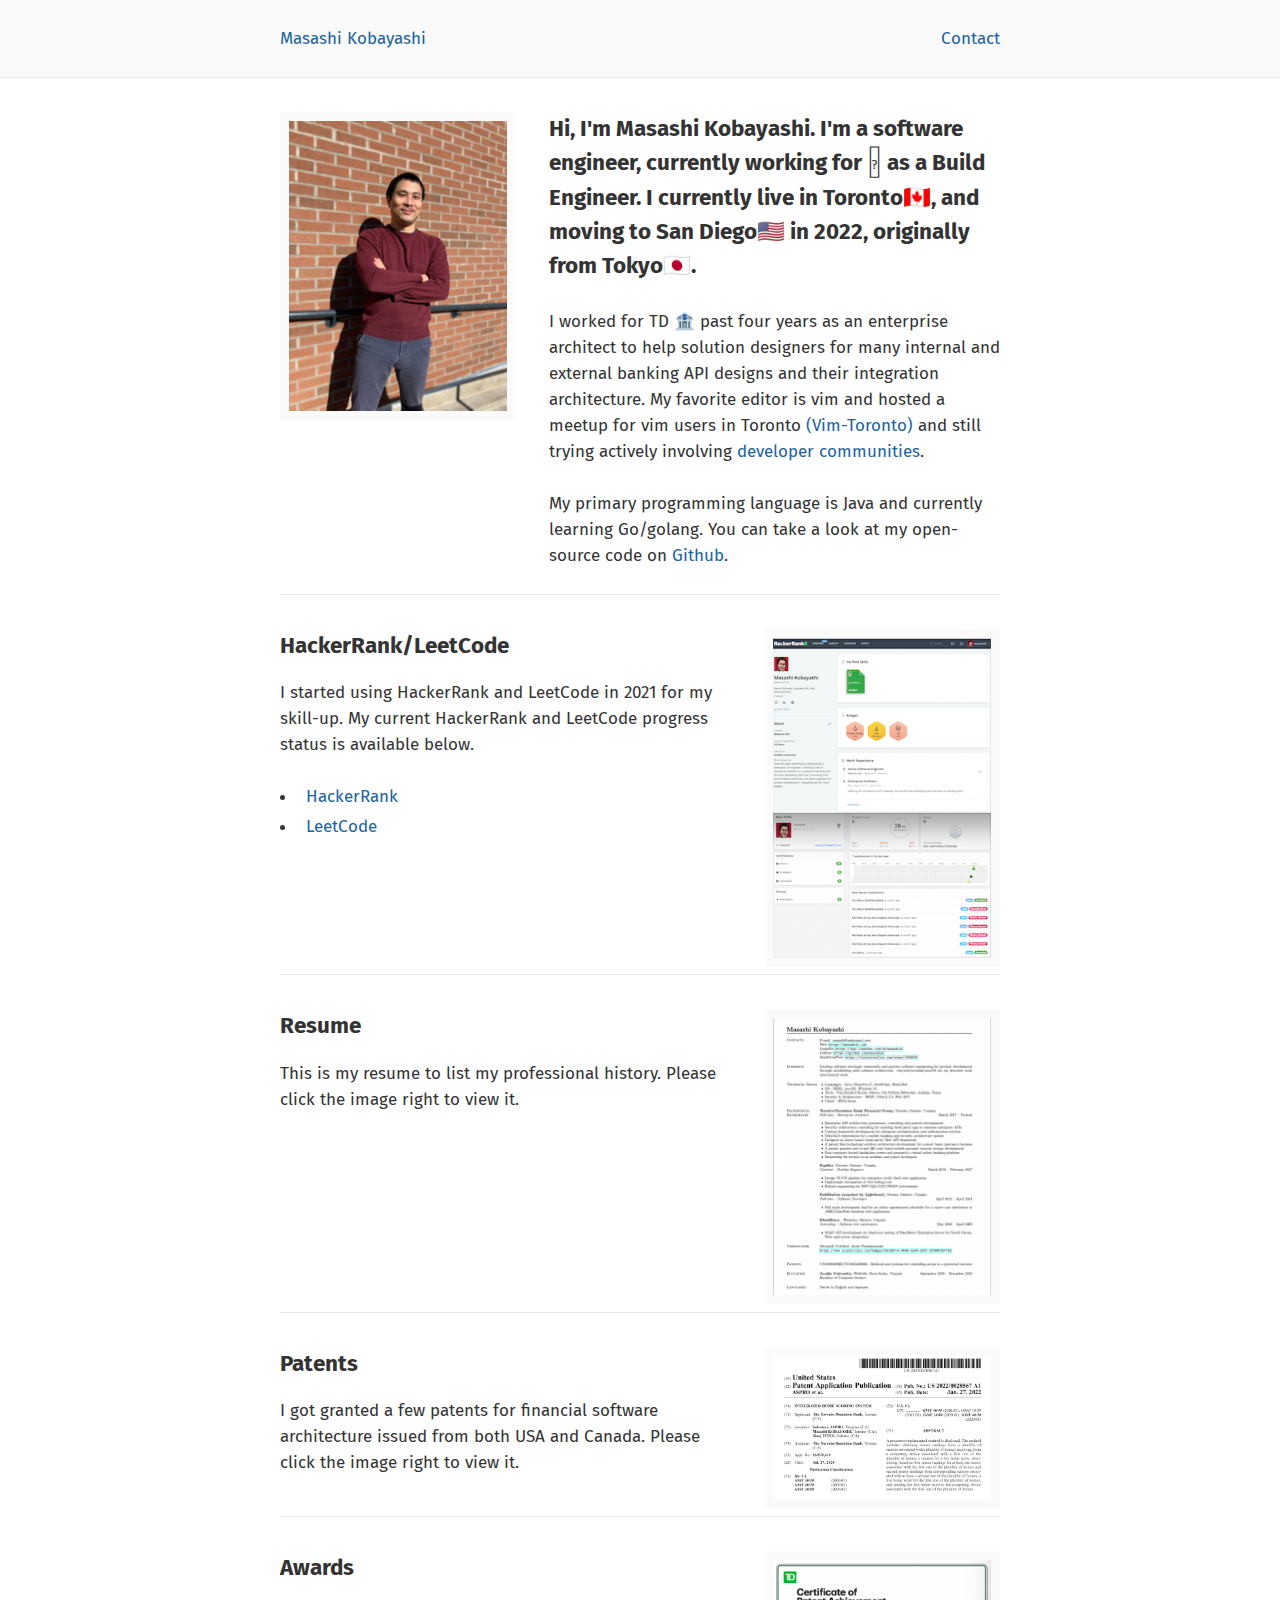
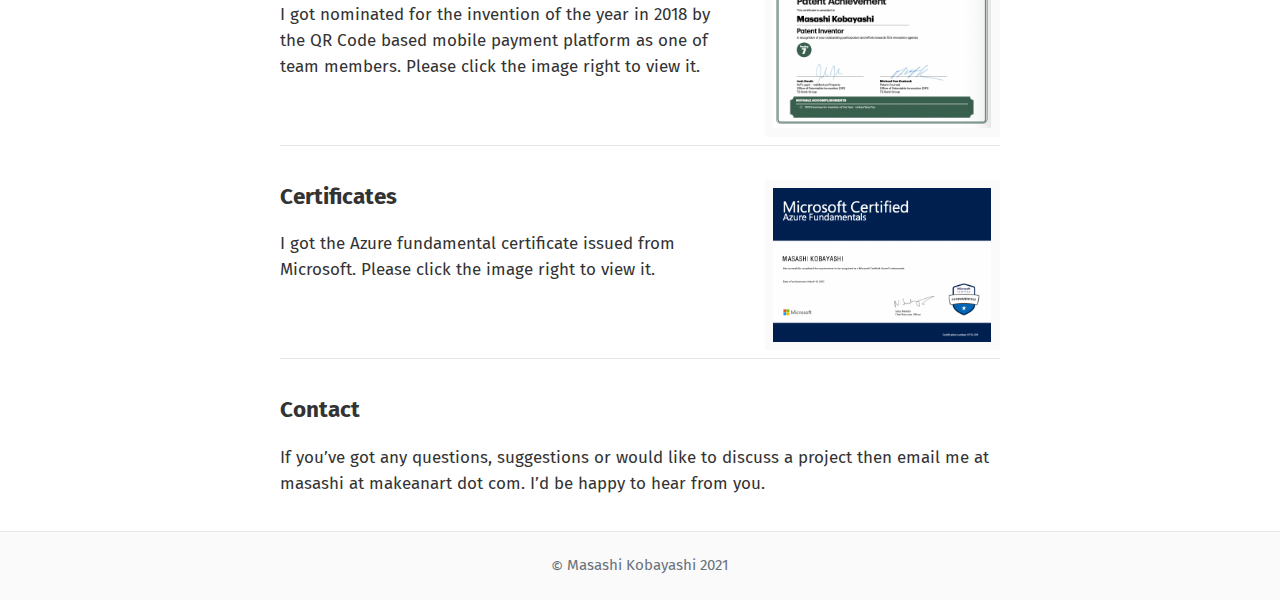
==== commit e05eedbd: "Changed from a state name to the specific city name" ====
--- a/index.html
+++ b/index.html
@@ -33,7 +33,7 @@
         <img src="/static/images/masashi.jpeg" alt="Masashi Kobayashi">
         <article>
           <p><strong>Hi, I'm Masashi Kobayashi. I'm a software engineer, currently working for &#63743; as a Build Engineer.
-                     I currently live in Toronto&#127464;&#127462;, and moving to California&#127482;&#127480; in 2022,
+                     I currently live in Toronto&#127464;&#127462;, and moving to San Diego&#127482;&#127480; in 2022,
                      originally from Tokyo&#127471;&#127477;.
             </strong></p>
           <p>I worked for TD &#127974; past four years as an enterprise architect to help solution designers for many internal and external
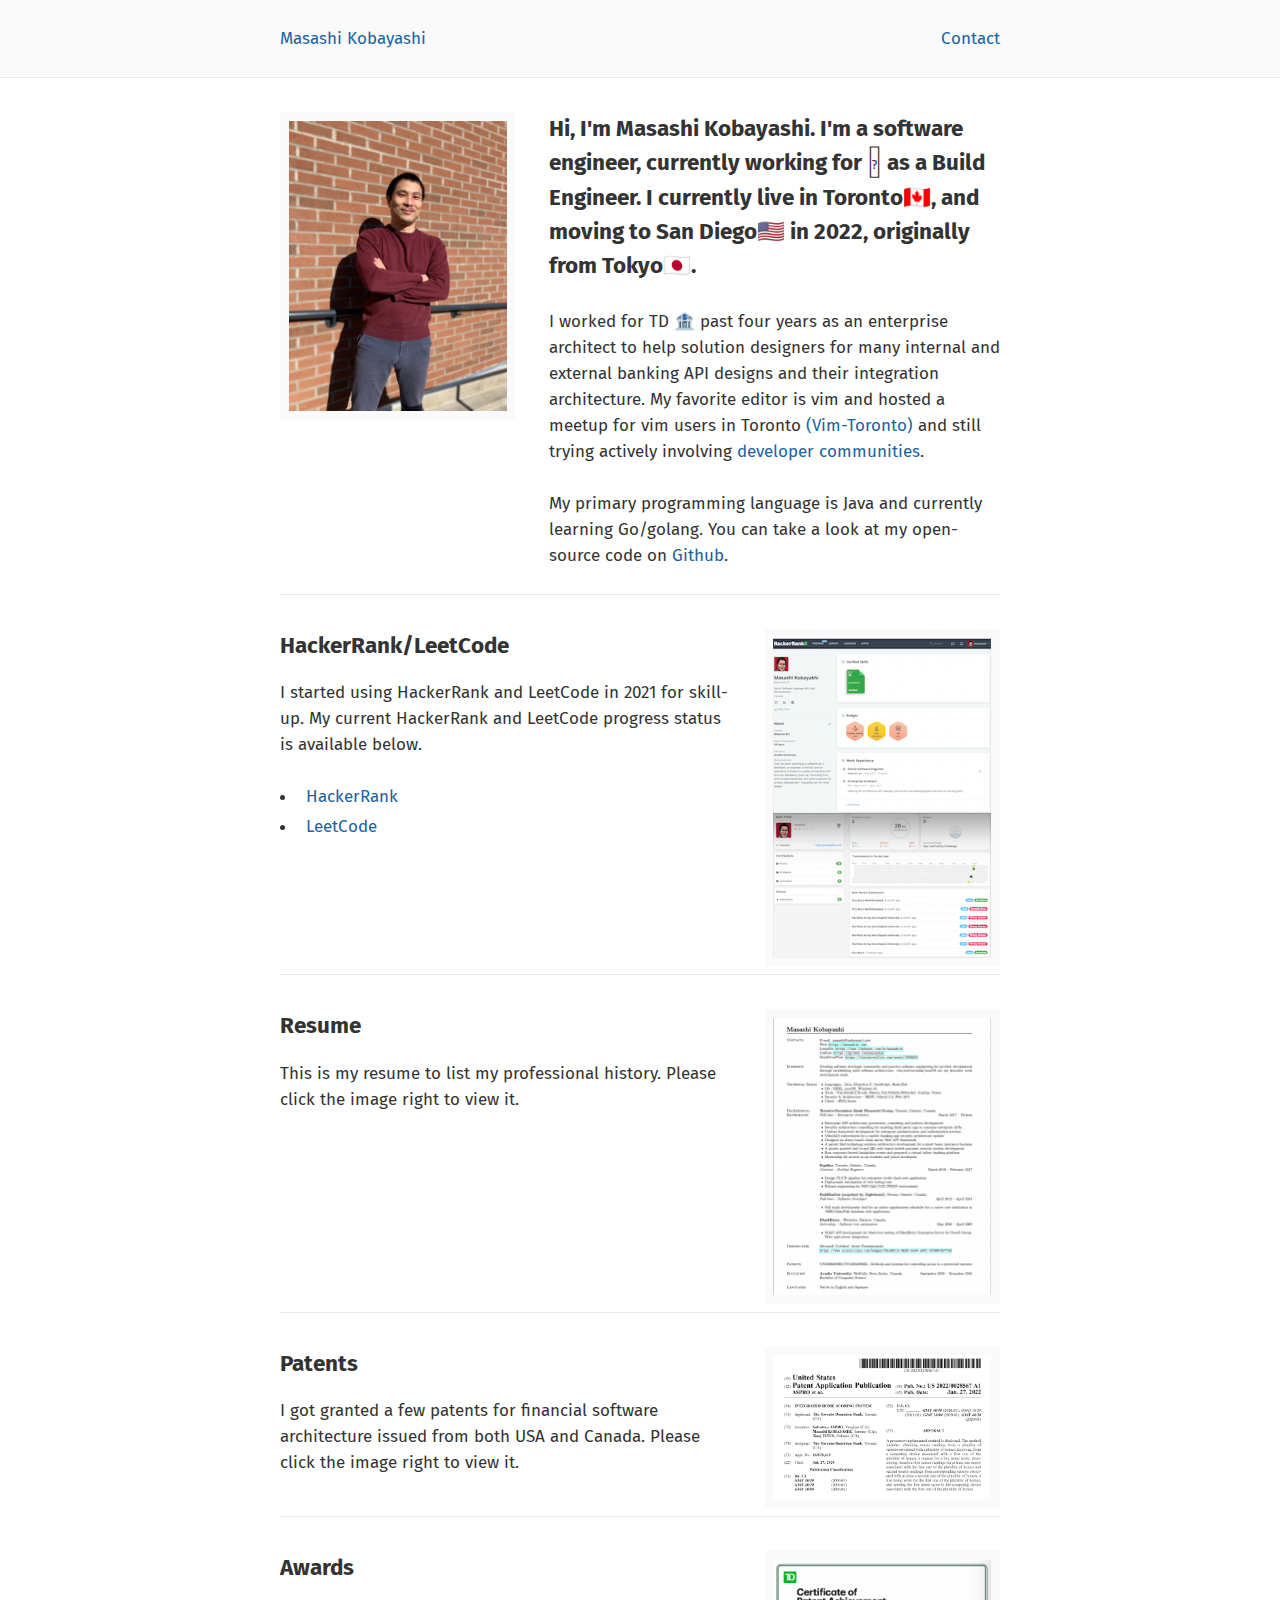
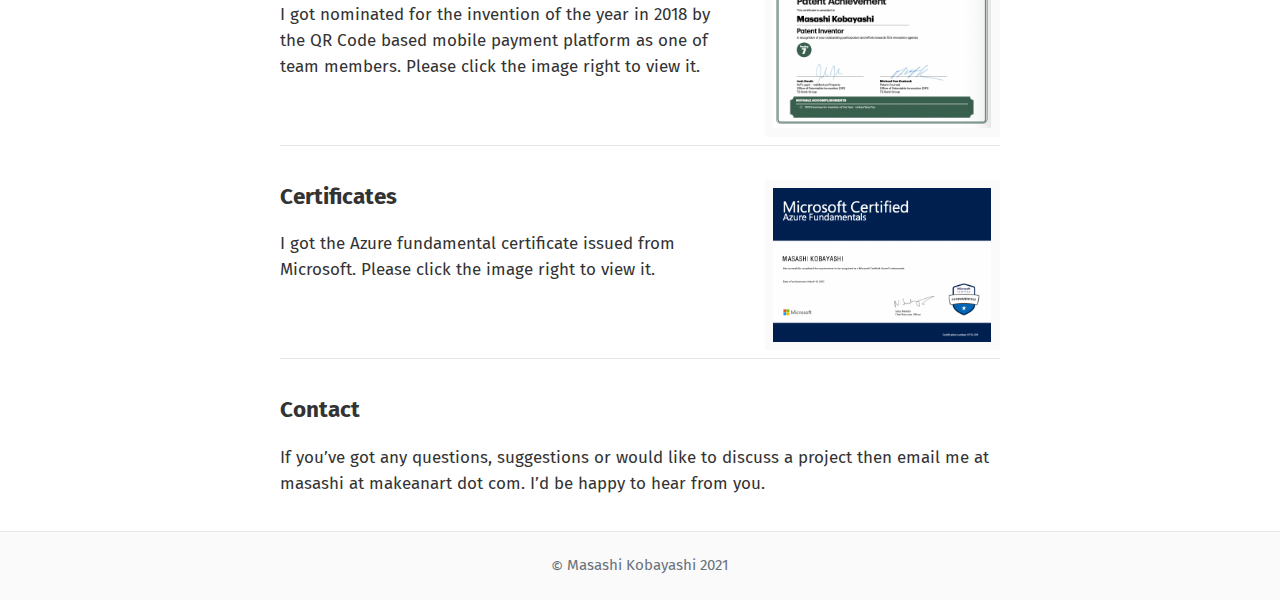
==== commit eda47041: "Updated resume to the latest version in 2022." ====
--- a/index.html
+++ b/index.html
@@ -55,7 +55,7 @@
       <section id="book" class="clearfix">
         <article>
           <h3>HackerRank/LeetCode</h3>
-          <p>I started using HackerRank and LeetCode in 2021 for my skill-up.
+          <p>I started using HackerRank and LeetCode in 2021 for skill-up.
              My current HackerRank and LeetCode progress status is available below.</p>
             <ul>
               <li><a href="https://www.hackerrank.com/masashik">HackerRank</a></li>
@@ -69,7 +69,7 @@
           <h3>Resume</h3>
           <p>This is my resume to list my professional history. Please click the image right to view it.</p>
         </article>
-        <a href="/static/resume/Masashi_Kobayashi_resume_2021.pdf"><img src="/static/images/resume.png" alt=""></a>
+        <a href="/static/resume/Masashi_Kobayashi_resume_2022.pdf"><img src="/static/images/resume.png" alt=""></a>
       </section>
       <section id="book" class="clearfix">
         <article>
